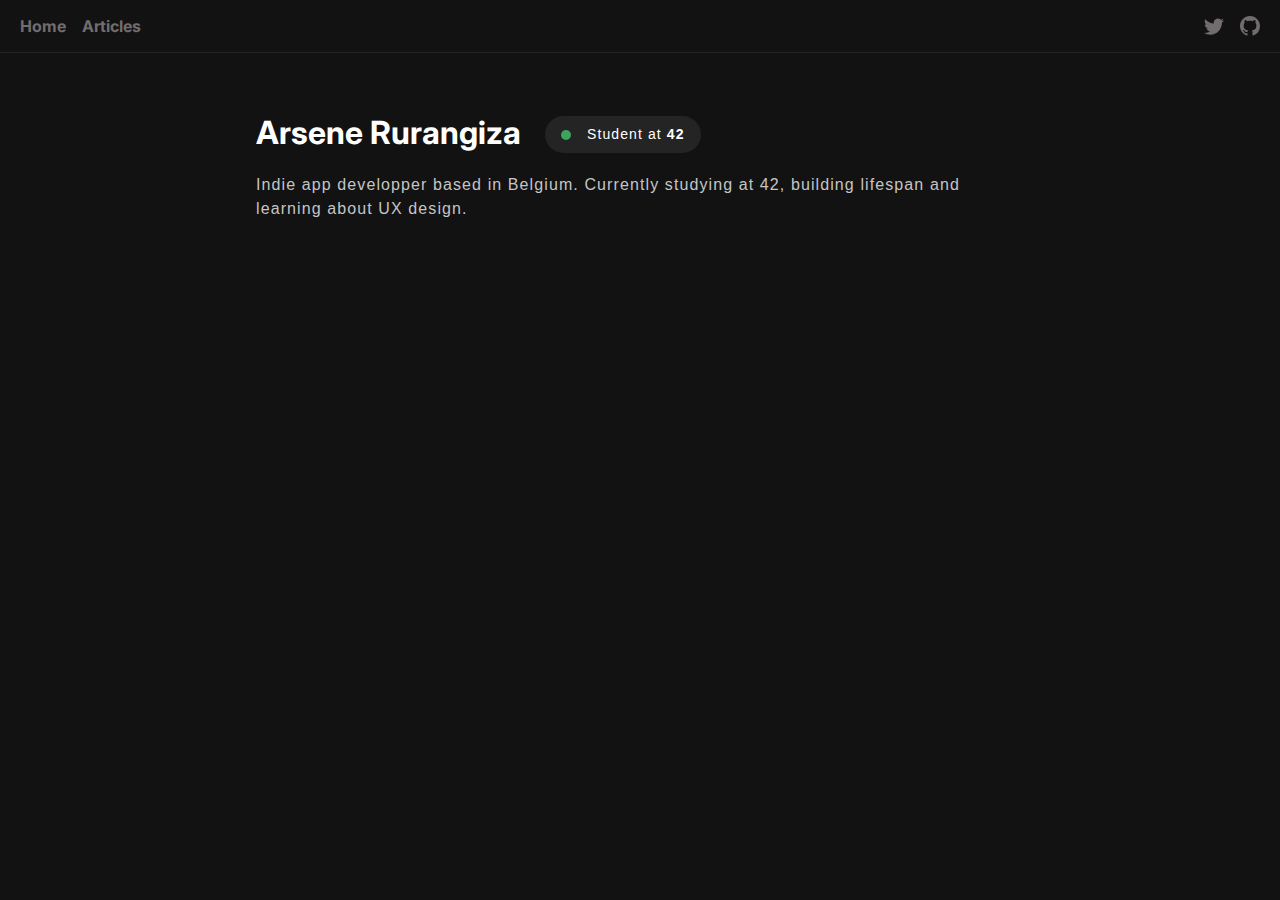
==== public/index.html @ c18f6b35 "added UI v 0.1" ====
<!DOCTYPE html>
<html lang="en">
<head>
  <meta charset="UTF-8">
  <link rel="stylesheet" href="./reset.css">
  <link rel="stylesheet" href="./styles.css">
  <title>Document</title>
</head>
<body>
  <nav class="nav-bar">
    <div class="menu">
      <ul>
        <li>Home</li>
        <li>Articles</li>
      </ul>
    </div>
    <div class="social">
        <svg class="icon ic_twitter" xmlns="http://www.w3.org/2000/svg" width="16" height="16" fill="currentColor" class="bi bi-twitter" viewBox="0 0 16 16">
        <path d="M5.026 15c6.038 0 9.341-5.003 9.341-9.334 0-.14 0-.282-.006-.422A6.685 6.685 0 0 0 16 3.542a6.658 6.658 0 0 1-1.889.518 3.301 3.301 0 0 0 1.447-1.817 6.533 6.533 0 0 1-2.087.793A3.286 3.286 0 0 0 7.875 6.03a9.325 9.325 0 0 1-6.767-3.429 3.289 3.289 0 0 0 1.018 4.382A3.323 3.323 0 0 1 .64 6.575v.045a3.288 3.288 0 0 0 2.632 3.218 3.203 3.203 0 0 1-.865.115 3.23 3.23 0 0 1-.614-.057 3.283 3.283 0 0 0 3.067 2.277A6.588 6.588 0 0 1 .78 13.58a6.32 6.32 0 0 1-.78-.045A9.344 9.344 0 0 0 5.026 15z"/>
        </svg>
        <svg class="icon ic_github" xmlns="http://www.w3.org/2000/svg" width="16" height="16" fill="currentColor" class="bi bi-github" viewBox="0 0 16 16">
        <path d="M8 0C3.58 0 0 3.58 0 8c0 3.54 2.29 6.53 5.47 7.59.4.07.55-.17.55-.38 0-.19-.01-.82-.01-1.49-2.01.37-2.53-.49-2.69-.94-.09-.23-.48-.94-.82-1.13-.28-.15-.68-.52-.01-.53.63-.01 1.08.58 1.23.82.72 1.21 1.87.87 2.33.66.07-.52.28-.87.51-1.07-1.78-.2-3.64-.89-3.64-3.95 0-.87.31-1.59.82-2.15-.08-.2-.36-1.02.08-2.12 0 0 .67-.21 2.2.82.64-.18 1.32-.27 2-.27.68 0 1.36.09 2 .27 1.53-1.04 2.2-.82 2.2-.82.44 1.1.16 1.92.08 2.12.51.56.82 1.27.82 2.15 0 3.07-1.87 3.75-3.65 3.95.29.25.54.73.54 1.48 0 1.07-.01 1.93-.01 2.2 0 .21.15.46.55.38A8.012 8.012 0 0 0 16 8c0-4.42-3.58-8-8-8z"/>
</svg>
    </div>
  </nav>
  <div class="container">
    <section class="header">
      <div class="top-header">
        <h2>Arsene Rurangiza</h2>
        <div class="status">
          <div class="circle-pulse"></div>
          <p>Student at <b>42</b></p>
        </div>
      </div>
      <p class="description">Indie app developper based in Belgium. Currently studying at 42, building lifespan and learning about UX design.</p>
    </section>
    <section class="portfolio"></section>
    <section class="blog"></section>
  </div>
</body>
</html>
---- public/styles.css ----
@import url("https://fonts.googleapis.com/css2?family=Inter:wght@400;500;700;900&display=swap");

/* General settings */
html {
  --black-dark: #121212;
  --black-medium: #242424;
  --gray-dark: #726d6d;
  --gray-light: #c5c5c5;
  --white: #ffffff;
  --green: #3ba55d;
  --mauve: #f99df7;
  font-size: 16px;
}

body {
  margin: 0;
  padding: 0;
  background-color: var(--black-dark);
  color: var(--white);
  box-sizing: border-box;
  font-family: inter, arial, sans-serif;
}

p {
  font-family: arial;
  letter-spacing: 1.1px;
}

h2 {
  font-size: 32px;
}

.container {
  max-width: 768px;
  margin: 0px auto;
}

/* Top naviguation bar */

.nav-bar {
  display: flex;
  justify-content: space-between;
  align-items: center;
  padding: 8px 20px 8px 20px;
  border-bottom: solid 1px var(--black-medium);
}

.nav-bar ul {
  display: flex;
  margin: 0px;
  padding: 0px;
}
.nav-bar ul li {
  list-style: none;
  font-size: 1rem;
  margin-right: 16px;
  font-weight: 700;
  color: var(--gray-dark);
  cursor: pointer;
}
.nav-bar ul li:hover {
  color: var(--white);
  transition: 0.1s ease-in-out;
}

.social {
  display: flex;
}

.icon {
  padding-left: 16px;
  width: 36px;
  height: 36px;
  color: var(--gray-dark);
  cursor: pointer;
}
.icon:hover {
  color: var(--white);
  transition: 0.2s ease-in-out;
}

/*  Header  */
.header {
  margin-top: 56px;
}

.top-header {
  display: flex;
  align-items: center;
  margin-bottom: 16px;
}

.status {
  margin-left: 24px;
  background-color: var(--black-medium);
  padding: 8px 16px;
  border-radius: 24px;
  display: flex;
  align-items: center;
  margin-top: 3px;
}

.status p {
  font-size: 14px;
}

.circle-pulse {
  animation: pulse 2s infinite;
  background-color: var(--green);
  height: 10px;
  width: 10px;
  border-radius: 50%;
  margin-right: 16px;
}

@keyframes pulse {
  0% {
    transform: scale(0.9);
    box-shadow: 0 0 0 0 rgba(59, 165, 93, 0.7);
  }
  70% {
    transform: scale(1);
    box-shadow: 0 0 0 10px rgba(59, 165, 93, 0);
  }
  100% {
    transform: scale(0.9);
  }
}

.description {
  color: var(--gray-light);
}

/* Modile view */
@media (max-width: 500px) {
  .nav-bar ul li {
    font-size: 1rem;
  }
}
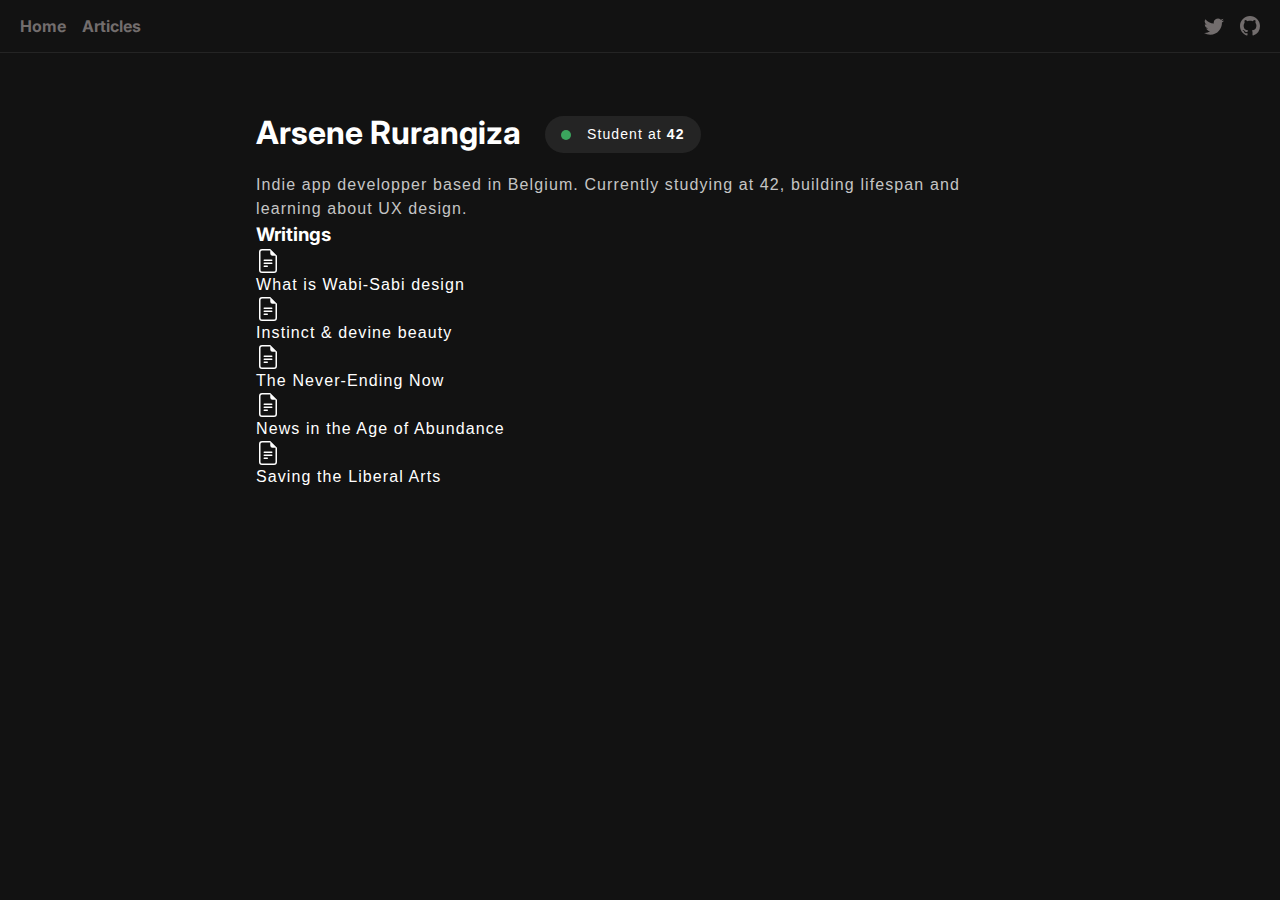
==== commit fd1f1e05: "added article section" ====
--- a/public/index.html
+++ b/public/index.html
@@ -35,7 +35,47 @@
       <p class="description">Indie app developper based in Belgium. Currently studying at 42, building lifespan and learning about UX design.</p>
     </section>
     <section class="portfolio"></section>
-    <section class="blog"></section>
+    <section class="blog">
+      <h3>Writings</h3>
+      <div class="seperator"></div>
+      <div class="post-list">
+        <div class="post-article">
+          <svg class="icon-file" xmlns="http://www.w3.org/2000/svg" width="24" height="24" fill="currentColor" class="bi bi-file-earmark-text" viewBox="0 0 16 16">
+            <path d="M5.5 7a.5.5 0 0 0 0 1h5a.5.5 0 0 0 0-1h-5zM5 9.5a.5.5 0 0 1 .5-.5h5a.5.5 0 0 1 0 1h-5a.5.5 0 0 1-.5-.5zm0 2a.5.5 0 0 1 .5-.5h2a.5.5 0 0 1 0 1h-2a.5.5 0 0 1-.5-.5z"/>
+            <path d="M9.5 0H4a2 2 0 0 0-2 2v12a2 2 0 0 0 2 2h8a2 2 0 0 0 2-2V4.5L9.5 0zm0 1v2A1.5 1.5 0 0 0 11 4.5h2V14a1 1 0 0 1-1 1H4a1 1 0 0 1-1-1V2a1 1 0 0 1 1-1h5.5z"/>
+          </svg>
+          <p>What is Wabi-Sabi design</p>
+        </div>
+        <div class="post-article">
+          <svg class="icon-file" xmlns="http://www.w3.org/2000/svg" width="24" height="24" fill="currentColor" class="bi bi-file-earmark-text" viewBox="0 0 16 16">
+            <path d="M5.5 7a.5.5 0 0 0 0 1h5a.5.5 0 0 0 0-1h-5zM5 9.5a.5.5 0 0 1 .5-.5h5a.5.5 0 0 1 0 1h-5a.5.5 0 0 1-.5-.5zm0 2a.5.5 0 0 1 .5-.5h2a.5.5 0 0 1 0 1h-2a.5.5 0 0 1-.5-.5z"/>
+            <path d="M9.5 0H4a2 2 0 0 0-2 2v12a2 2 0 0 0 2 2h8a2 2 0 0 0 2-2V4.5L9.5 0zm0 1v2A1.5 1.5 0 0 0 11 4.5h2V14a1 1 0 0 1-1 1H4a1 1 0 0 1-1-1V2a1 1 0 0 1 1-1h5.5z"/>
+          </svg>
+          <p>Instinct & devine beauty</p>
+        </div>
+        <div class="post-article">
+          <svg class="icon-file" xmlns="http://www.w3.org/2000/svg" width="24" height="24" fill="currentColor" class="bi bi-file-earmark-text" viewBox="0 0 16 16">
+            <path d="M5.5 7a.5.5 0 0 0 0 1h5a.5.5 0 0 0 0-1h-5zM5 9.5a.5.5 0 0 1 .5-.5h5a.5.5 0 0 1 0 1h-5a.5.5 0 0 1-.5-.5zm0 2a.5.5 0 0 1 .5-.5h2a.5.5 0 0 1 0 1h-2a.5.5 0 0 1-.5-.5z"/>
+            <path d="M9.5 0H4a2 2 0 0 0-2 2v12a2 2 0 0 0 2 2h8a2 2 0 0 0 2-2V4.5L9.5 0zm0 1v2A1.5 1.5 0 0 0 11 4.5h2V14a1 1 0 0 1-1 1H4a1 1 0 0 1-1-1V2a1 1 0 0 1 1-1h5.5z"/>
+          </svg>
+          <p>The Never-Ending Now</p>
+        </div>
+        <div class="post-article">
+          <svg class="icon-file" xmlns="http://www.w3.org/2000/svg" width="24" height="24" fill="currentColor" class="bi bi-file-earmark-text" viewBox="0 0 16 16">
+            <path d="M5.5 7a.5.5 0 0 0 0 1h5a.5.5 0 0 0 0-1h-5zM5 9.5a.5.5 0 0 1 .5-.5h5a.5.5 0 0 1 0 1h-5a.5.5 0 0 1-.5-.5zm0 2a.5.5 0 0 1 .5-.5h2a.5.5 0 0 1 0 1h-2a.5.5 0 0 1-.5-.5z"/>
+            <path d="M9.5 0H4a2 2 0 0 0-2 2v12a2 2 0 0 0 2 2h8a2 2 0 0 0 2-2V4.5L9.5 0zm0 1v2A1.5 1.5 0 0 0 11 4.5h2V14a1 1 0 0 1-1 1H4a1 1 0 0 1-1-1V2a1 1 0 0 1 1-1h5.5z"/>
+          </svg>
+          <p>News in the Age of Abundance</p>
+        </div>
+        <div class="post-article">
+          <svg class="icon-file" xmlns="http://www.w3.org/2000/svg" width="24" height="24" fill="currentColor" class="bi bi-file-earmark-text" viewBox="0 0 16 16">
+            <path d="M5.5 7a.5.5 0 0 0 0 1h5a.5.5 0 0 0 0-1h-5zM5 9.5a.5.5 0 0 1 .5-.5h5a.5.5 0 0 1 0 1h-5a.5.5 0 0 1-.5-.5zm0 2a.5.5 0 0 1 .5-.5h2a.5.5 0 0 1 0 1h-2a.5.5 0 0 1-.5-.5z"/>
+            <path d="M9.5 0H4a2 2 0 0 0-2 2v12a2 2 0 0 0 2 2h8a2 2 0 0 0 2-2V4.5L9.5 0zm0 1v2A1.5 1.5 0 0 0 11 4.5h2V14a1 1 0 0 1-1 1H4a1 1 0 0 1-1-1V2a1 1 0 0 1 1-1h5.5z"/>
+          </svg>
+          <p>Saving the Liberal Arts</p>
+        </div>
+      </div>
+    </section>
   </div>
 </body>
 </html>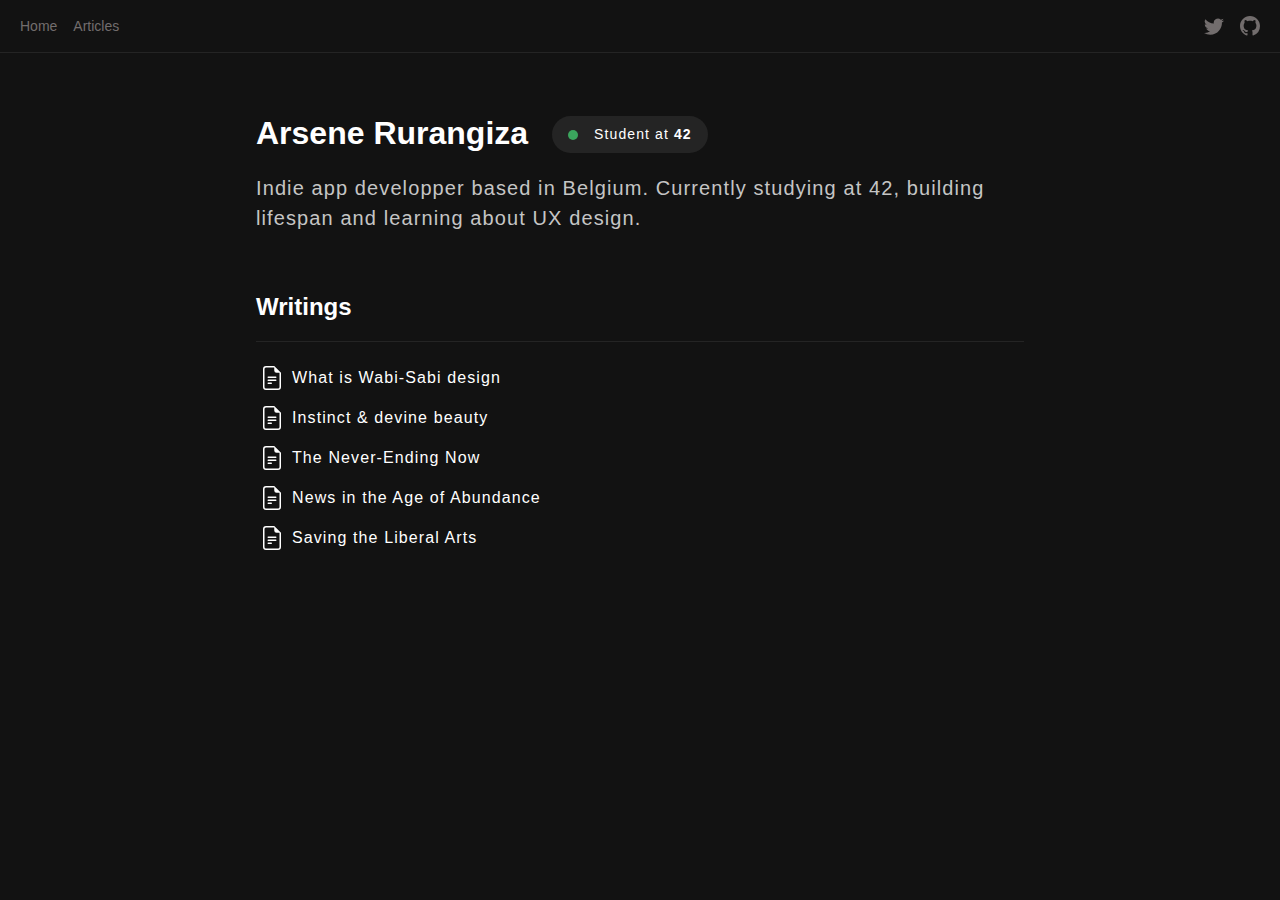
==== commit dfd3be84: "updated files" ====
--- a/public/index.html
+++ b/public/index.html
@@ -25,14 +25,18 @@
   </nav>
   <div class="container">
     <section class="header">
-      <div class="top-header">
-        <h2>Arsene Rurangiza</h2>
-        <div class="status">
-          <div class="circle-pulse"></div>
-          <p>Student at <b>42</b></p>
+      <div class="header-left profile-pic">
+      </div>
+      <div class="header-right">
+        <div class="top-header">
+          <h2>Arsene Rurangiza</h2>
+          <div class="status">
+            <div class="circle-pulse"></div>
+            <p>Student at <b>42</b></p>
+          </div>
         </div>
+        <p class="description">Indie app developper based in Belgium. Currently studying at 42, building lifespan and learning about UX design.</p>
       </div>
-      <p class="description">Indie app developper based in Belgium. Currently studying at 42, building lifespan and learning about UX design.</p>
     </section>
     <section class="portfolio"></section>
     <section class="blog">
--- a/public/styles.css
+++ b/public/styles.css
@@ -10,6 +10,11 @@
   --green: #3ba55d;
   --mauve: #f99df7;
   font-size: 16px;
+  --font-paragraph: source-serif-pro, Georgia, Cambria, "Times New Roman", Times,
+    serif;
+  --font-headers: ui-sans-serif, -apple-system, BlinkMacSystemFont, "Segoe UI",
+    Helvetica, "Apple Color Emoji", Arial, sans-serif, "Segoe UI Emoji",
+    "Segoe UI Symbol";
 }
 
 body {
@@ -18,7 +23,7 @@
   background-color: var(--black-dark);
   color: var(--white);
   box-sizing: border-box;
-  font-family: inter, arial, sans-serif;
+  font-family: var(--font-headers);
 }
 
 p {
@@ -26,8 +31,20 @@
   letter-spacing: 1.1px;
 }
 
+h1 {
+  font-size: 40px;
+  line-height: 1.2em;
+  font-weight: 700;
+  cursor: text;
+  margin-bottom: 16px;
+}
+
 h2 {
   font-size: 32px;
+}
+h3 {
+  font-size: 24px;
+  margin-bottom: 16px;
 }
 
 .container {
@@ -43,6 +60,7 @@
   align-items: center;
   padding: 8px 20px 8px 20px;
   border-bottom: solid 1px var(--black-medium);
+  margin-bottom: 48px;
 }
 
 .nav-bar ul {
@@ -52,9 +70,9 @@
 }
 .nav-bar ul li {
   list-style: none;
-  font-size: 1rem;
+  font-size: 14px;
   margin-right: 16px;
-  font-weight: 700;
+  font-weight: 500;
   color: var(--gray-dark);
   cursor: pointer;
 }
@@ -81,7 +99,7 @@
 
 /*  Header  */
 .header {
-  margin-top: 56px;
+  margin: 56px 0px;
 }
 
 .top-header {
@@ -113,6 +131,10 @@
   margin-right: 16px;
 }
 
+.profile-pic {
+  border-radius: 50%;
+}
+
 @keyframes pulse {
   0% {
     transform: scale(0.9);
@@ -129,6 +151,48 @@
 
 .description {
   color: var(--gray-light);
+  font-size: 20px;
+}
+
+/* Writings */
+.post-list {
+  display: flex;
+  flex-direction: column;
+}
+.post-article {
+  width: 100%;
+  display: flex;
+  align-items: center;
+  padding: 8px 12px 8px 4px;
+  border-radius: 5px;
+  cursor: pointer;
+}
+.post-article:hover {
+  background-color: var(--black-medium);
+}
+
+.icon-file {
+  margin-right: 8px;
+}
+
+.seperator {
+  background-color: var(--black-medium);
+  height: 1px;
+  margin-bottom: 16px;
+}
+
+.post-body-paragraph {
+  font-size: 20px;
+  font-family: var(--font-paragraph);
+  line-height: 32px;
+  margin: 32px 0px;
+}
+
+.post-body-subtitle {
+  font-size: 22px;
+  font-family: var(--font-headers);
+  margin: 16px 0px;
+  color: var(--gray-light);
 }
 
 /* Modile view */
